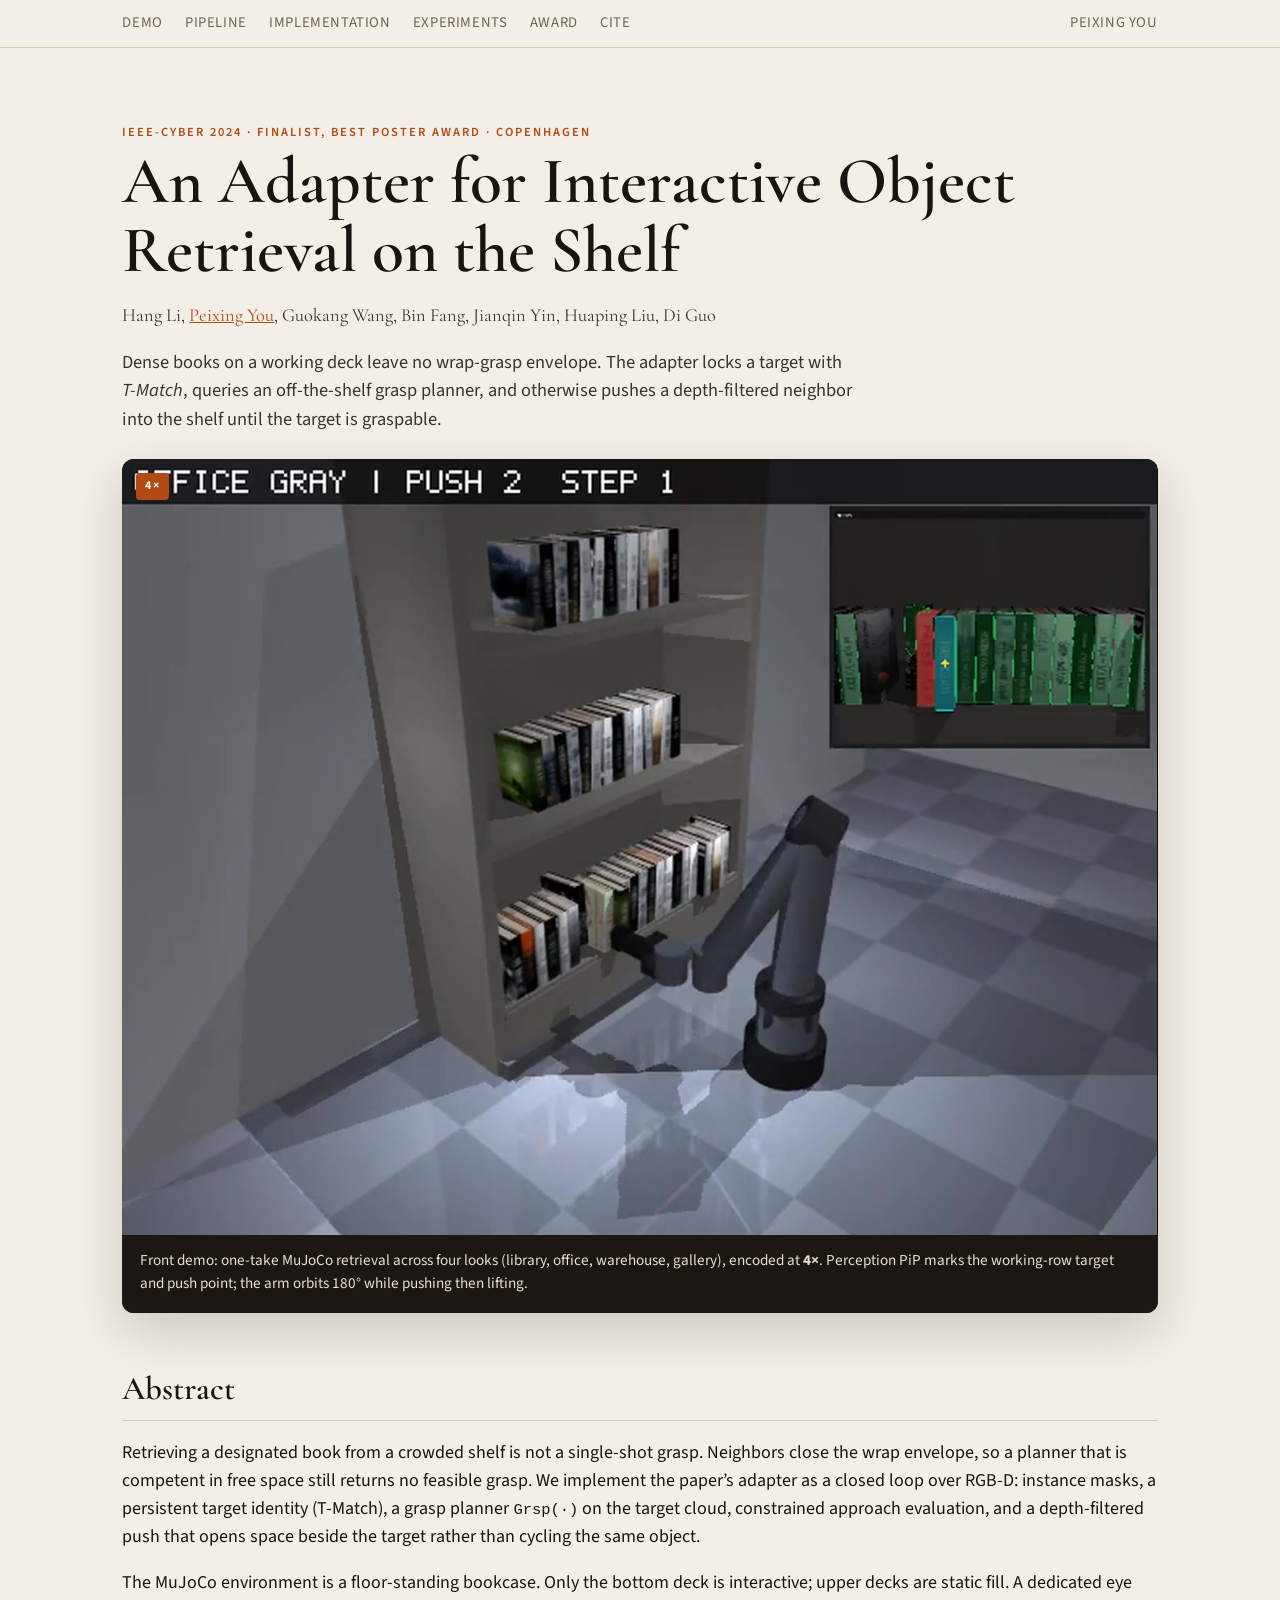
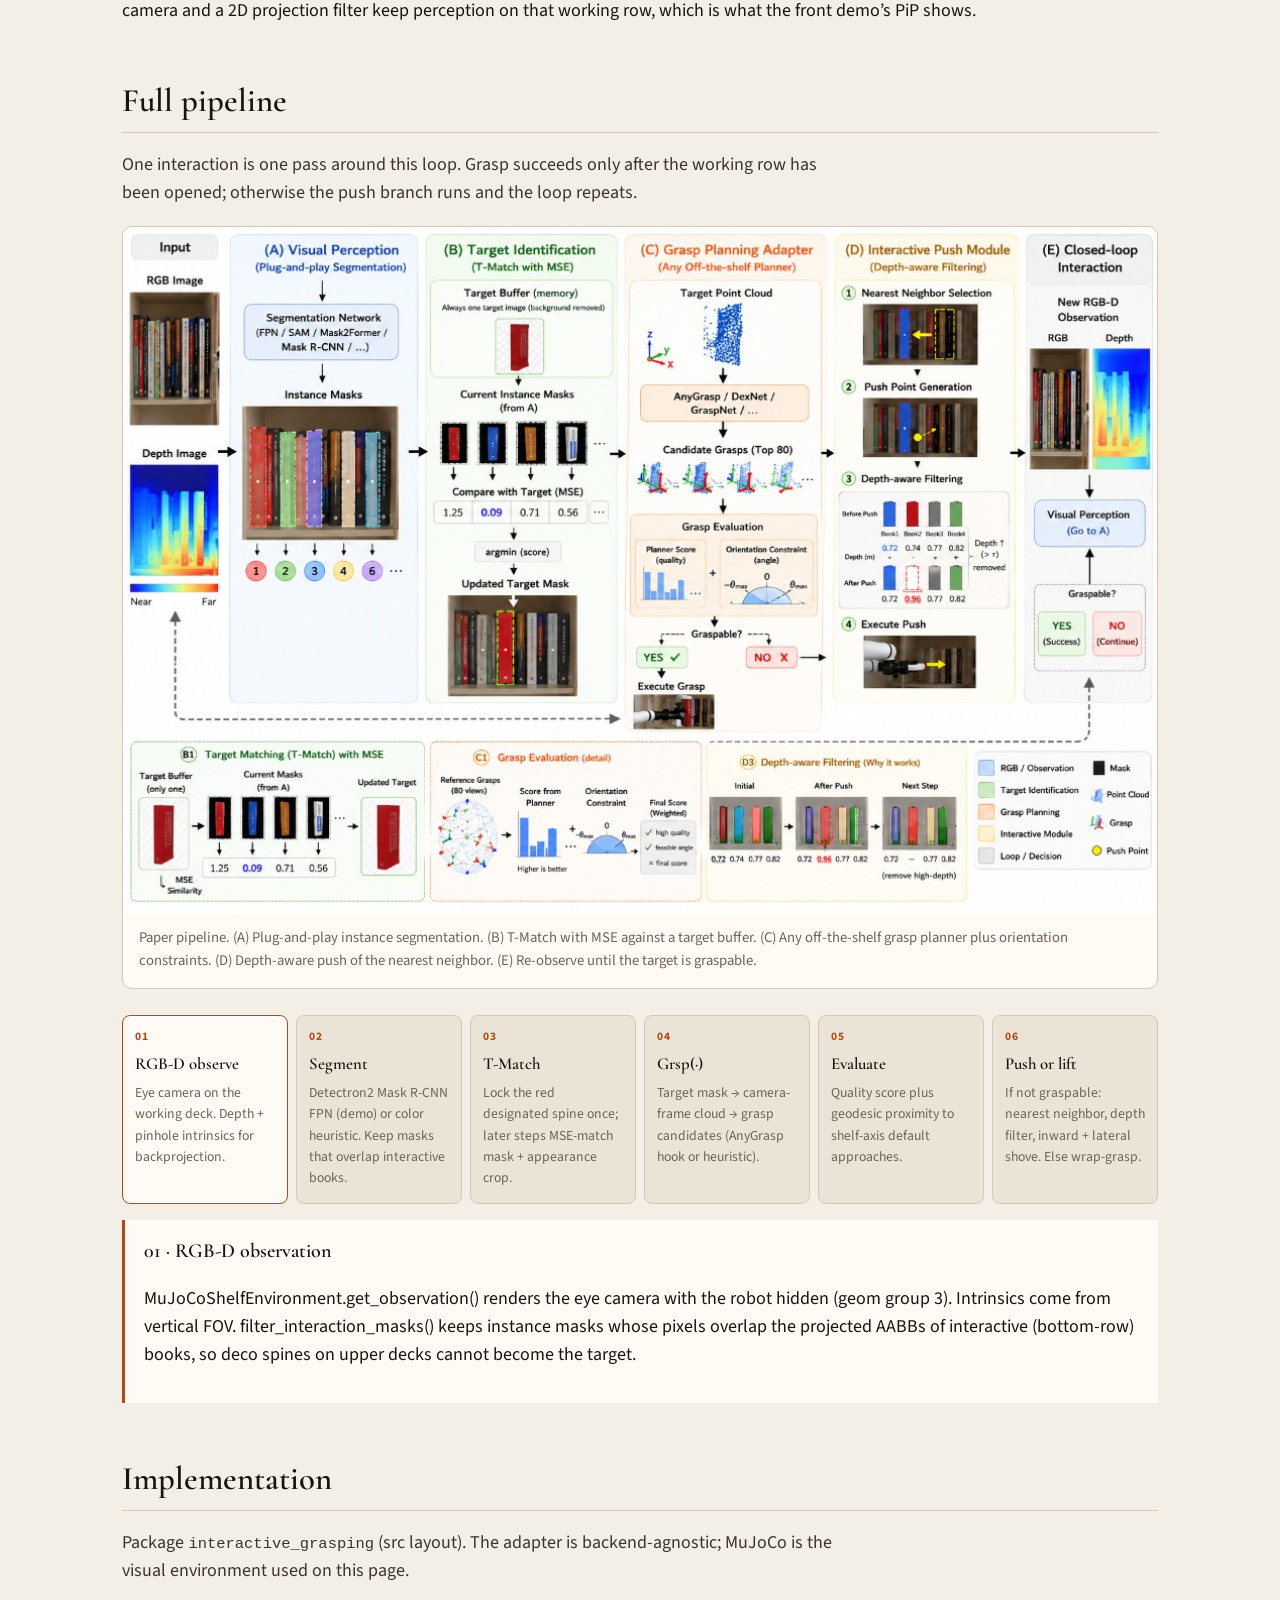
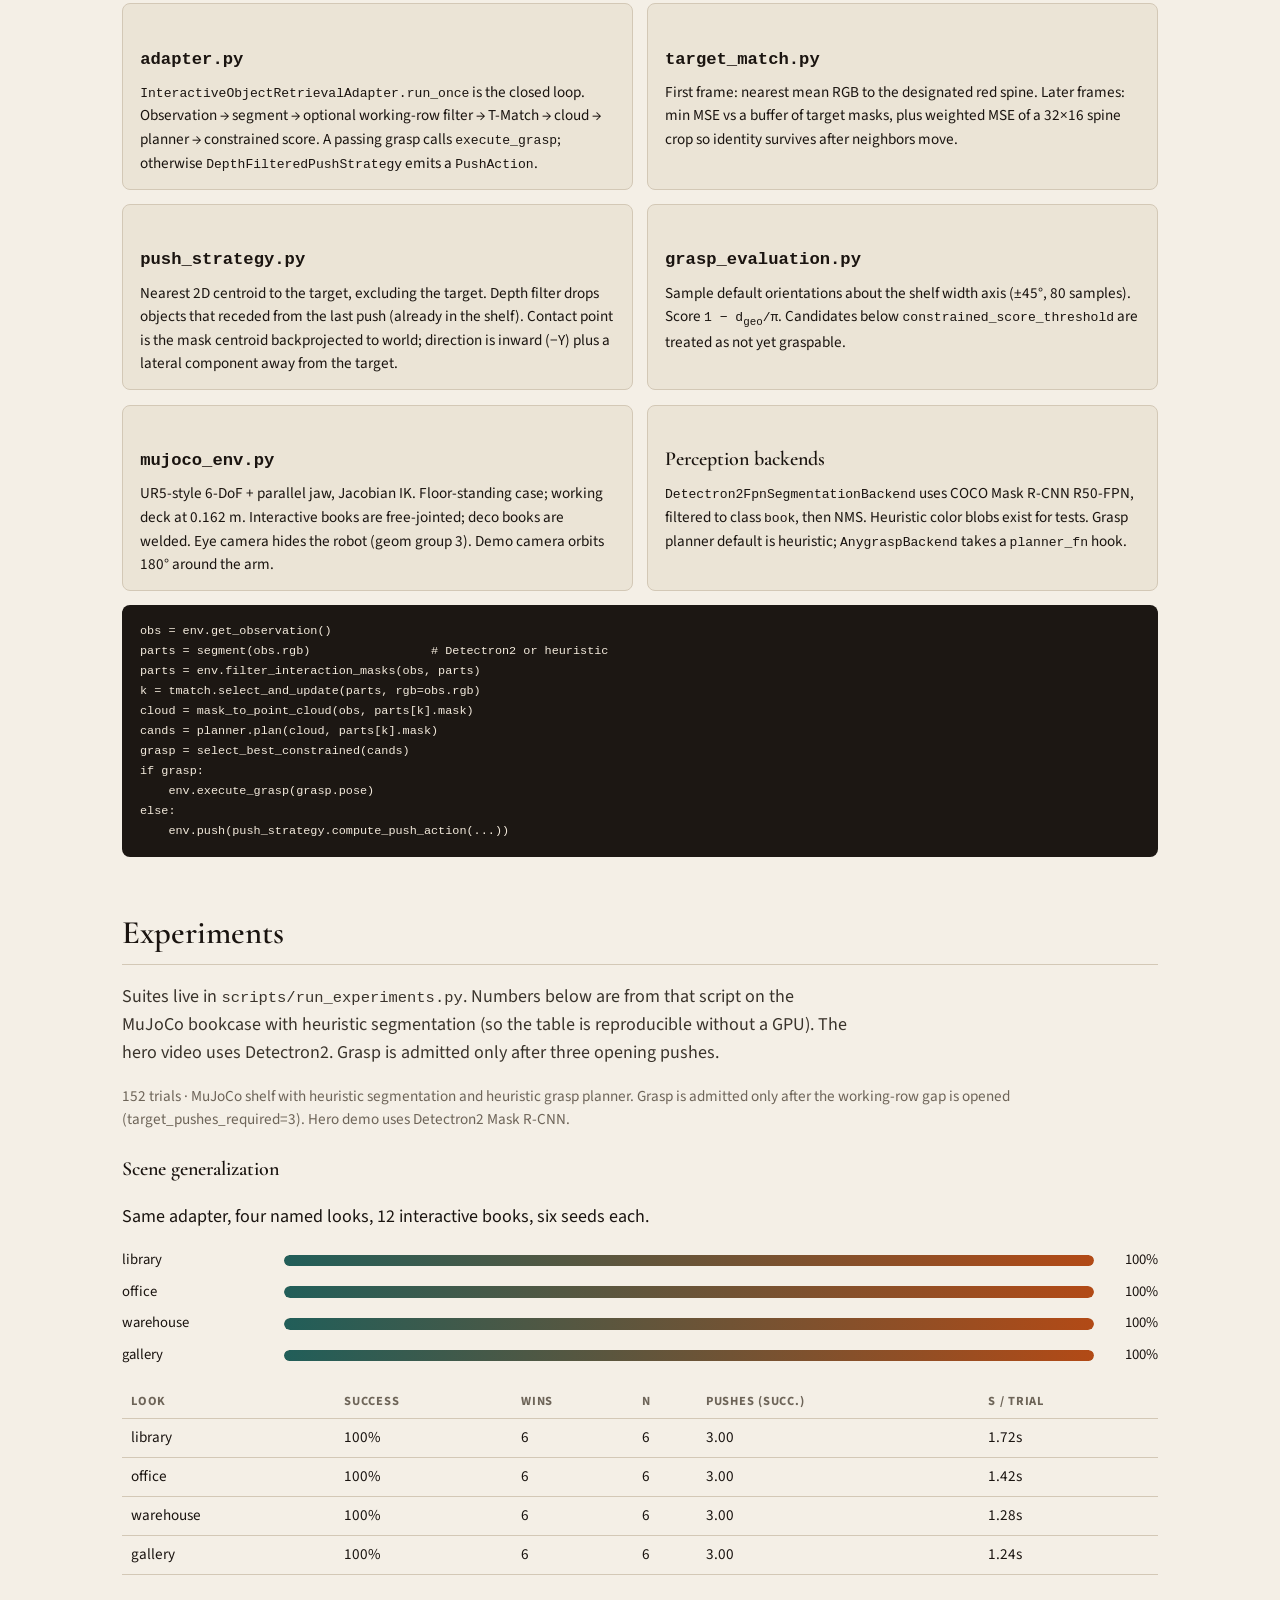
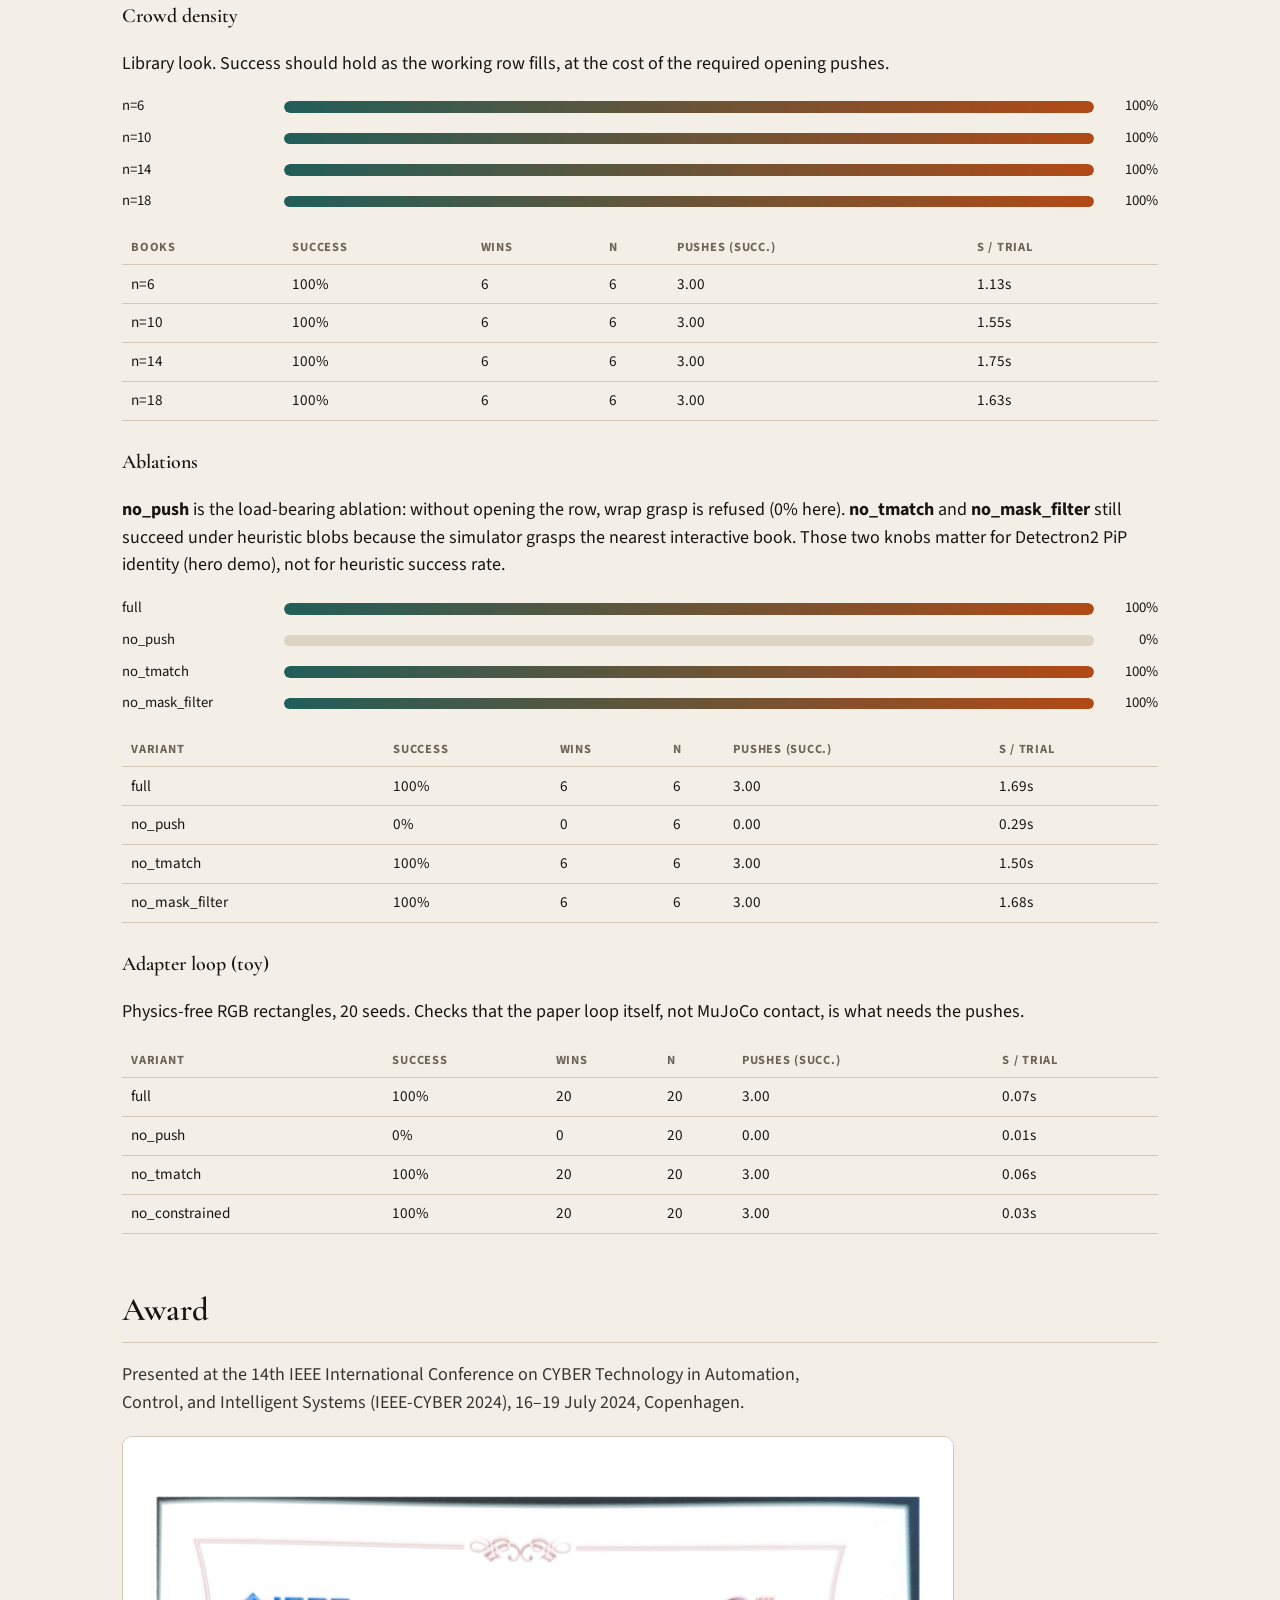
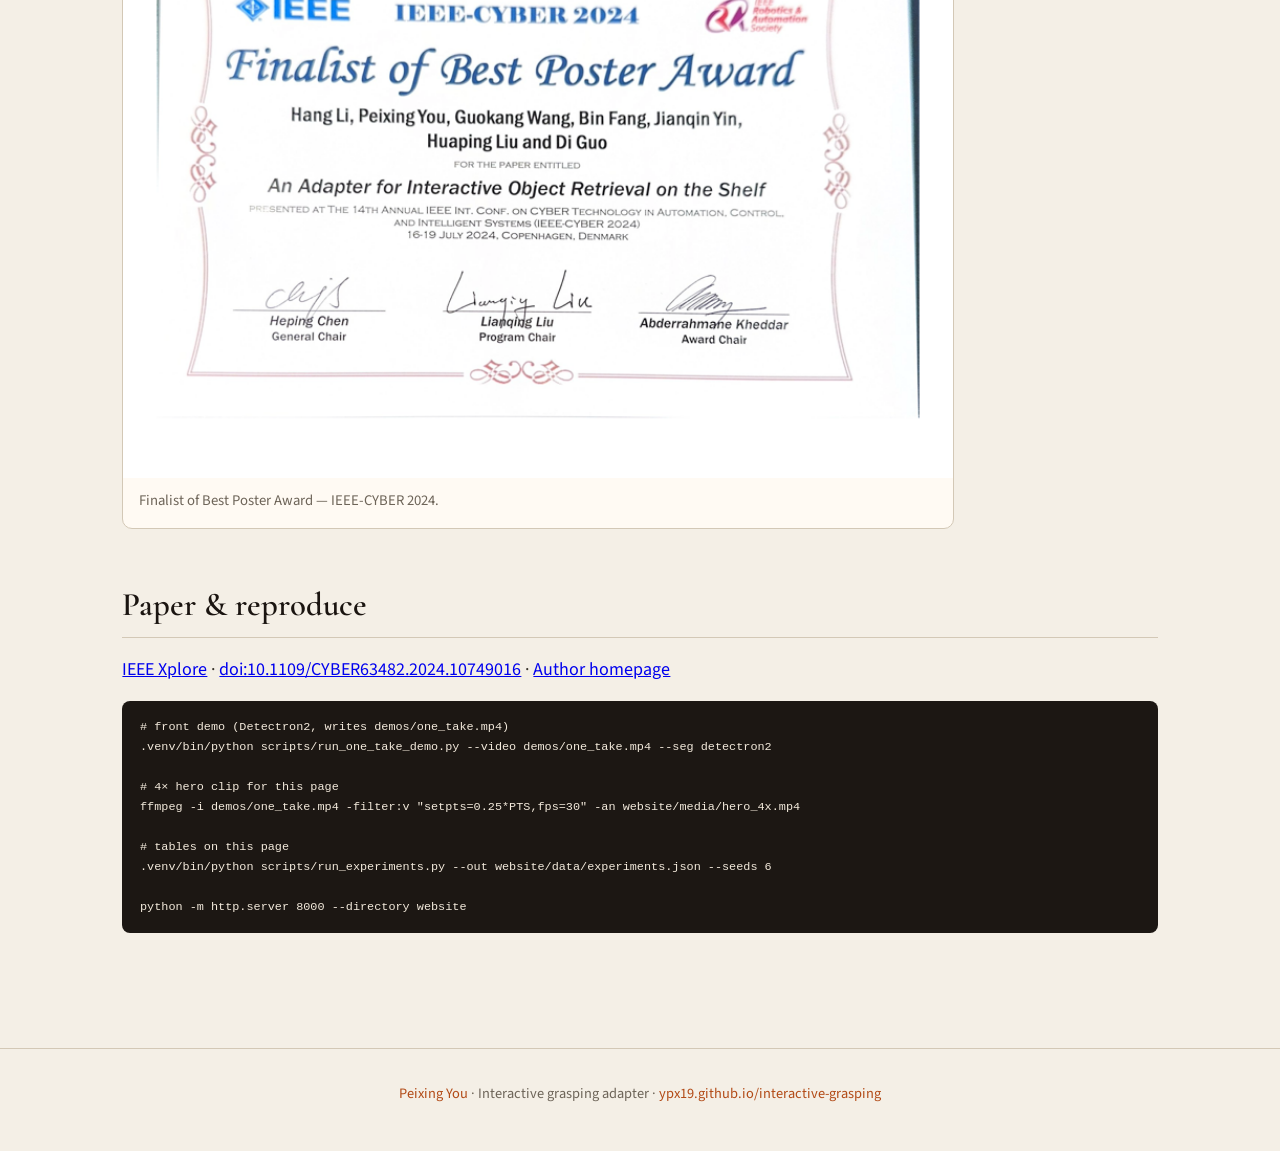
==== interactive-grasping/index.html @ 1a735cce "Add interactive grasping project page and link it from the homepage. Host the IEEE-CYBER 2024 adapte" ====
<!DOCTYPE html>
<html lang="en">
<head>
  <meta charset="utf-8" />
  <meta name="viewport" content="width=device-width, initial-scale=1" />
  <title>Interactive Object Retrieval on the Shelf</title>
  <meta name="description" content="An adapter for interactive shelf retrieval: segment, T-Match, grasp, or push until a wrap grasp is feasible." />
  <link rel="preconnect" href="https://fonts.googleapis.com" />
  <link rel="preconnect" href="https://fonts.gstatic.com" crossorigin />
  <link href="https://fonts.googleapis.com/css2?family=Cormorant+Garamond:ital,wght@0,500;0,600;0,700;1,500&family=Source+Sans+3:ital,wght@0,400;0,500;0,600;1,400&display=swap" rel="stylesheet" />
  <link rel="stylesheet" href="styles.css" />
</head>
<body>
  <header class="site-header">
    <nav class="nav">
      <a href="#demo">Demo</a>
      <a href="#pipeline">Pipeline</a>
      <a href="#impl">Implementation</a>
      <a href="#experiments">Experiments</a>
      <a href="#award">Award</a>
      <a href="#cite">Cite</a>
      <a href="https://ypx19.github.io/" class="nav-home">Peixing You</a>
    </nav>
  </header>

  <main>
    <section class="hero" id="demo">
      <p class="kicker">IEEE-CYBER 2024 · Finalist, Best Poster Award · Copenhagen</p>
      <h1>An Adapter for Interactive Object Retrieval on the Shelf</h1>
      <p class="authors">
        Hang Li, <a href="https://ypx19.github.io/">Peixing You</a>, Guokang Wang, Bin Fang,
        Jianqin Yin, Huaping Liu, Di Guo
      </p>
      <p class="lede">
        Dense books on a working deck leave no wrap-grasp envelope. The adapter locks a target with
        <em>T-Match</em>, queries an off-the-shelf grasp planner, and otherwise pushes a depth-filtered
        neighbor into the shelf until the target is graspable.
      </p>
      <div class="hero-frame">
        <span class="speed-badge">4×</span>
        <video
          id="hero-video"
          autoplay
          muted
          loop
          playsinline
          poster="media/hero.jpg"
          aria-label="One-take shelf retrieval demo played at four times speed"
        >
          <source src="media/hero_4x.mp4" type="video/mp4" />
        </video>
        <p class="hero-caption">
          Front demo: one-take MuJoCo retrieval across four looks (library, office, warehouse, gallery),
          encoded at <strong>4×</strong>. Perception PiP marks the working-row target and push point;
          the arm orbits 180° while pushing then lifting.
        </p>
      </div>
    </section>

    <section id="abstract">
      <h2>Abstract</h2>
      <p>
        Retrieving a designated book from a crowded shelf is not a single-shot grasp. Neighbors close
        the wrap envelope, so a planner that is competent in free space still returns no feasible
        grasp. We implement the paper’s adapter as a closed loop over RGB-D: instance masks, a
        persistent target identity (T-Match), a grasp planner <code>Grsp(·)</code> on the target cloud,
        constrained approach evaluation, and a depth-filtered push that opens space beside the target
        rather than cycling the same object.
      </p>
      <p>
        The MuJoCo environment is a floor-standing bookcase. Only the bottom deck is interactive;
        upper decks are static fill. A dedicated eye camera and a 2D projection filter keep perception
        on that working row, which is what the front demo’s PiP shows.
      </p>
    </section>

    <section id="pipeline">
      <h2>Full pipeline</h2>
      <p class="section-lead">
        One interaction is one pass around this loop. Grasp succeeds only after the working row has
        been opened; otherwise the push branch runs and the loop repeats.
      </p>
      <figure class="pipeline-figure">
        <img
          src="media/pipeline.jpg"
          alt="System pipeline: RGB-D to segmentation, T-Match, off-the-shelf grasp planning, depth-aware push, and closed-loop re-observation"
        />
        <figcaption>
          Paper pipeline. (A) Plug-and-play instance segmentation. (B) T-Match with MSE against a
          target buffer. (C) Any off-the-shelf grasp planner plus orientation constraints. (D)
          Depth-aware push of the nearest neighbor. (E) Re-observe until the target is graspable.
        </figcaption>
      </figure>
      <ol class="pipeline" id="pipeline-list">
        <li class="is-active" data-step="0">
          <span class="step-idx">01</span>
          <h3>RGB-D observe</h3>
          <p>Eye camera on the working deck. Depth + pinhole intrinsics for backprojection.</p>
        </li>
        <li data-step="1">
          <span class="step-idx">02</span>
          <h3>Segment</h3>
          <p>Detectron2 Mask R-CNN FPN (demo) or color heuristic. Keep masks that overlap interactive books.</p>
        </li>
        <li data-step="2">
          <span class="step-idx">03</span>
          <h3>T-Match</h3>
          <p>Lock the red designated spine once; later steps MSE-match mask + appearance crop.</p>
        </li>
        <li data-step="3">
          <span class="step-idx">04</span>
          <h3>Grsp(·)</h3>
          <p>Target mask → camera-frame cloud → grasp candidates (AnyGrasp hook or heuristic).</p>
        </li>
        <li data-step="4">
          <span class="step-idx">05</span>
          <h3>Evaluate</h3>
          <p>Quality score plus geodesic proximity to shelf-axis default approaches.</p>
        </li>
        <li data-step="5">
          <span class="step-idx">06</span>
          <h3>Push or lift</h3>
          <p>If not graspable: nearest neighbor, depth filter, inward + lateral shove. Else wrap-grasp.</p>
        </li>
      </ol>
      <article class="pipeline-detail" id="pipeline-detail"></article>
    </section>

    <section id="impl">
      <h2>Implementation</h2>
      <p class="section-lead">
        Package <code>interactive_grasping</code> (src layout). The adapter is backend-agnostic;
        MuJoCo is the visual environment used on this page.
      </p>
      <div class="impl-grid">
        <article>
          <h3><code>adapter.py</code></h3>
          <p>
            <code>InteractiveObjectRetrievalAdapter.run_once</code> is the closed loop. Observation
            → segment → optional working-row filter → T-Match → cloud → planner → constrained
            score. A passing grasp calls <code>execute_grasp</code>; otherwise
            <code>DepthFilteredPushStrategy</code> emits a <code>PushAction</code>.
          </p>
        </article>
        <article>
          <h3><code>target_match.py</code></h3>
          <p>
            First frame: nearest mean RGB to the designated red spine. Later frames: min MSE vs a
            buffer of target masks, plus weighted MSE of a 32×16 spine crop so identity survives
            after neighbors move.
          </p>
        </article>
        <article>
          <h3><code>push_strategy.py</code></h3>
          <p>
            Nearest 2D centroid to the target, excluding the target. Depth filter drops objects that
            receded from the last push (already in the shelf). Contact point is the mask centroid
            backprojected to world; direction is inward (−Y) plus a lateral component away from the target.
          </p>
        </article>
        <article>
          <h3><code>grasp_evaluation.py</code></h3>
          <p>
            Sample default orientations about the shelf width axis (±45°, 80 samples). Score
            <code>1 − d<sub>geo</sub>/π</code>. Candidates below
            <code>constrained_score_threshold</code> are treated as not yet graspable.
          </p>
        </article>
        <article>
          <h3><code>mujoco_env.py</code></h3>
          <p>
            UR5-style 6-DoF + parallel jaw, Jacobian IK. Floor-standing case; working deck at
            0.162&nbsp;m. Interactive books are free-jointed; deco books are welded. Eye camera hides
            the robot (geom group 3). Demo camera orbits 180° around the arm.
          </p>
        </article>
        <article>
          <h3>Perception backends</h3>
          <p>
            <code>Detectron2FpnSegmentationBackend</code> uses COCO Mask R-CNN R50-FPN, filtered to
            class <code>book</code>, then NMS. Heuristic color blobs exist for tests. Grasp planner
            default is heuristic; <code>AnygraspBackend</code> takes a <code>planner_fn</code> hook.
          </p>
        </article>
      </div>
      <pre class="code-block"><code>obs = env.get_observation()
parts = segment(obs.rgb)                 # Detectron2 or heuristic
parts = env.filter_interaction_masks(obs, parts)
k = tmatch.select_and_update(parts, rgb=obs.rgb)
cloud = mask_to_point_cloud(obs, parts[k].mask)
cands = planner.plan(cloud, parts[k].mask)
grasp = select_best_constrained(cands)
if grasp:
    env.execute_grasp(grasp.pose)
else:
    env.push(push_strategy.compute_push_action(...))</code></pre>
    </section>

    <section id="experiments">
      <h2>Experiments</h2>
      <p class="section-lead">
        Suites live in <code>scripts/run_experiments.py</code>. Numbers below are from that script
        on the MuJoCo bookcase with heuristic segmentation (so the table is reproducible without a
        GPU). The hero video uses Detectron2. Grasp is admitted only after three opening pushes.
      </p>
      <p id="exp-status" class="muted">Loading experiment JSON…</p>

      <h3>Scene generalization</h3>
      <p>Same adapter, four named looks, 12 interactive books, six seeds each.</p>
      <div class="chart" id="chart-scene"></div>
      <div class="table-wrap" id="table-scene"></div>

      <h3>Crowd density</h3>
      <p>Library look. Success should hold as the working row fills, at the cost of the required opening pushes.</p>
      <div class="chart" id="chart-crowd"></div>
      <div class="table-wrap" id="table-crowd"></div>

      <h3>Ablations</h3>
      <p>
        <strong>no_push</strong> is the load-bearing ablation: without opening the row, wrap grasp is
        refused (0% here). <strong>no_tmatch</strong> and <strong>no_mask_filter</strong> still succeed
        under heuristic blobs because the simulator grasps the nearest interactive book. Those two
        knobs matter for Detectron2 PiP identity (hero demo), not for heuristic success rate.
      </p>
      <div class="chart" id="chart-ablate"></div>
      <div class="table-wrap" id="table-ablate"></div>

      <h3>Adapter loop (toy)</h3>
      <p>Physics-free RGB rectangles, 20 seeds. Checks that the paper loop itself, not MuJoCo contact, is what needs the pushes.</p>
      <div class="table-wrap" id="table-toy"></div>
    </section>

    <section id="award">
      <h2>Award</h2>
      <p class="section-lead">
        Presented at the 14th IEEE International Conference on CYBER Technology in Automation,
        Control, and Intelligent Systems (IEEE-CYBER 2024), 16–19 July 2024, Copenhagen.
      </p>
      <figure class="award-figure">
        <img
          src="media/award-cyber-2024.png"
          alt="IEEE-CYBER 2024 certificate: Finalist of Best Poster Award for An Adapter for Interactive Object Retrieval on the Shelf"
        />
        <figcaption>Finalist of Best Poster Award — IEEE-CYBER 2024.</figcaption>
      </figure>
    </section>

    <section id="cite">
      <h2>Paper &amp; reproduce</h2>
      <p class="section-lead">
        <a href="https://ieeexplore.ieee.org/document/10749016/" target="_blank" rel="noopener">IEEE Xplore</a>
        ·
        <a href="https://doi.org/10.1109/CYBER63482.2024.10749016" target="_blank" rel="noopener">doi:10.1109/CYBER63482.2024.10749016</a>
        ·
        <a href="https://ypx19.github.io/">Author homepage</a>
      </p>
      <pre class="code-block"><code># front demo (Detectron2, writes demos/one_take.mp4)
.venv/bin/python scripts/run_one_take_demo.py --video demos/one_take.mp4 --seg detectron2

# 4× hero clip for this page
ffmpeg -i demos/one_take.mp4 -filter:v "setpts=0.25*PTS,fps=30" -an website/media/hero_4x.mp4

# tables on this page
.venv/bin/python scripts/run_experiments.py --out website/data/experiments.json --seeds 6

python -m http.server 8000 --directory website</code></pre>
    </section>
  </main>

  <footer>
    <p>
      <a href="https://ypx19.github.io/">Peixing You</a>
      · Interactive grasping adapter ·
      <a href="https://ypx19.github.io/interactive-grasping/">ypx19.github.io/interactive-grasping</a>
    </p>
  </footer>
  <script src="app.js"></script>
</body>
</html>
---- interactive-grasping/styles.css ----
:root {
  --ink: #1a1410;
  --paper: #f4efe6;
  --paper-2: #ebe4d6;
  --rule: #d3c8b6;
  --muted: #6d6458;
  --copper: #b24a16;
  --teal: #215e59;
  --good: #2f6b3a;
  --bad: #8a2f24;
  --shadow: 0 18px 50px rgba(26, 20, 16, 0.18);
}

* { box-sizing: border-box; }
html { scroll-behavior: smooth; }
body {
  margin: 0;
  background: var(--paper);
  color: var(--ink);
  font-family: "Source Sans 3", "Segoe UI", sans-serif;
  font-size: 18px;
  line-height: 1.55;
}

.site-header {
  position: sticky;
  top: 0;
  z-index: 10;
  background: rgba(244, 239, 230, 0.92);
  backdrop-filter: blur(10px);
  border-bottom: 1px solid var(--rule);
}
.nav {
  max-width: 1080px;
  margin: 0 auto;
  display: flex;
  gap: 1.4rem;
  padding: 0.75rem 1.4rem;
  font-size: 0.92rem;
  letter-spacing: 0.04em;
  text-transform: uppercase;
}
.nav a { color: var(--muted); text-decoration: none; }
.nav a:hover { color: var(--copper); }
.nav-home { margin-left: auto; }

.authors {
  font-family: "Cormorant Garamond", Georgia, serif;
  font-size: 1.15rem;
  margin: 0 0 1rem;
  color: #3a342c;
}
.authors a { color: var(--copper); }

main { max-width: 1080px; margin: 0 auto; padding: 1.5rem 1.4rem 4rem; }
section { margin: 3.2rem 0; }
h1, h2, h3 { font-family: "Cormorant Garamond", Georgia, serif; font-weight: 600; }
h1 { font-size: clamp(2.4rem, 6vw, 4.1rem); line-height: 1.05; margin: 0.3rem 0 1rem; }
h2 { font-size: 2.05rem; margin: 0 0 0.7rem; border-bottom: 1px solid var(--rule); padding-bottom: 0.35rem; }
h3 { font-size: 1.25rem; margin: 1.4rem 0 0.45rem; }
.kicker {
  color: var(--copper);
  letter-spacing: 0.16em;
  text-transform: uppercase;
  font-size: 0.78rem;
  font-weight: 600;
  margin-bottom: 0.2rem;
}
.lede { font-size: 1.15rem; max-width: 46rem; color: #3a342c; }
.section-lead { max-width: 46rem; color: #3a342c; }
.muted { color: var(--muted); font-size: 0.95rem; }

.hero-frame {
  position: relative;
  margin-top: 1.6rem;
  background: #120e0b;
  border-radius: 12px;
  overflow: hidden;
  box-shadow: var(--shadow);
}
.hero-frame video {
  display: block;
  width: 100%;
  height: auto;
  aspect-ratio: 4 / 3;
  object-fit: cover;
  background: #120e0b;
}
.speed-badge {
  position: absolute;
  top: 14px;
  left: 14px;
  background: var(--copper);
  color: #fffaf4;
  font-size: 0.75rem;
  font-weight: 700;
  letter-spacing: 0.12em;
  padding: 0.28rem 0.55rem;
  border-radius: 4px;
}
.hero-caption {
  margin: 0;
  padding: 0.85rem 1.1rem 1.05rem;
  color: #e8dfd2;
  font-size: 0.95rem;
  background: #1c1713;
}

.pipeline {
  list-style: none;
  padding: 0;
  margin: 1.4rem 0 1rem;
  display: grid;
  grid-template-columns: repeat(6, 1fr);
  gap: 0.55rem;
}
.pipeline li {
  background: var(--paper-2);
  border: 1px solid var(--rule);
  border-radius: 8px;
  padding: 0.75rem 0.7rem 0.85rem;
  cursor: pointer;
  min-height: 11.5rem;
}
.pipeline li:hover, .pipeline li.is-active {
  border-color: var(--copper);
  background: #fffaf3;
}
.step-idx {
  display: block;
  font-size: 0.72rem;
  letter-spacing: 0.14em;
  color: var(--copper);
  font-weight: 700;
}
.pipeline h3 { margin: 0.35rem 0 0.35rem; font-size: 1.05rem; }
.pipeline p { margin: 0; font-size: 0.86rem; color: var(--muted); }
.pipeline-detail {
  background: #fffaf3;
  border-left: 3px solid var(--copper);
  padding: 1rem 1.15rem;
  min-height: 6.5rem;
}
.pipeline-detail h3 { margin-top: 0; }

.pipeline-figure,
.award-figure {
  margin: 1.2rem 0 1.6rem;
  background: #fffaf3;
  border: 1px solid var(--rule);
  border-radius: 10px;
  overflow: hidden;
}
.pipeline-figure img,
.award-figure img {
  display: block;
  width: 100%;
  height: auto;
}
.pipeline-figure figcaption,
.award-figure figcaption {
  margin: 0;
  padding: 0.75rem 1rem 0.95rem;
  font-size: 0.92rem;
  color: var(--muted);
}
.award-figure { max-width: 52rem; }

.impl-grid {
  display: grid;
  grid-template-columns: repeat(2, 1fr);
  gap: 0.9rem;
}
.impl-grid article {
  background: var(--paper-2);
  border: 1px solid var(--rule);
  border-radius: 8px;
  padding: 1rem 1.05rem 0.85rem;
}
.impl-grid p { margin: 0.35rem 0 0; font-size: 0.95rem; }
code { font-family: ui-monospace, "SF Mono", Menlo, monospace; font-size: 0.86em; }
.code-block {
  background: #1c1713;
  color: #f3eadc;
  padding: 1rem 1.1rem;
  border-radius: 8px;
  overflow-x: auto;
  font-size: 0.86rem;
  line-height: 1.45;
}

.chart { display: grid; gap: 0.55rem; margin: 0.8rem 0 1.1rem; }
.bar-row { display: grid; grid-template-columns: 9.5rem 1fr 3.4rem; gap: 0.6rem; align-items: center; }
.bar-row span.label { font-size: 0.92rem; }
.bar-track { height: 0.72rem; background: #ddd4c4; border-radius: 99px; overflow: hidden; }
.bar-fill { height: 100%; background: linear-gradient(90deg, var(--teal), var(--copper)); border-radius: 99px; }
.bar-row .pct { text-align: right; font-variant-numeric: tabular-nums; font-size: 0.92rem; }

.table-wrap { overflow-x: auto; margin-bottom: 1.6rem; }
table { width: 100%; border-collapse: collapse; font-size: 0.95rem; }
th, td { text-align: left; padding: 0.45rem 0.55rem; border-bottom: 1px solid var(--rule); }
th { font-size: 0.78rem; letter-spacing: 0.06em; text-transform: uppercase; color: var(--muted); }
td.num { font-variant-numeric: tabular-nums; }
.ok { color: var(--good); font-weight: 600; }
.fail { color: var(--bad); font-weight: 600; }

footer {
  border-top: 1px solid var(--rule);
  padding: 1.2rem 1.4rem 2rem;
  text-align: center;
  color: var(--muted);
  font-size: 0.9rem;
}
footer a { color: var(--copper); text-decoration: none; }
footer a:hover { text-decoration: underline; }

@media (max-width: 900px) {
  .pipeline { grid-template-columns: repeat(2, 1fr); }
  .pipeline li { min-height: auto; }
  .impl-grid { grid-template-columns: 1fr; }
  .bar-row { grid-template-columns: 7.2rem 1fr 3rem; }
}
@media (max-width: 560px) {
  .pipeline { grid-template-columns: 1fr; }
  .nav { flex-wrap: wrap; gap: 0.7rem; }
}
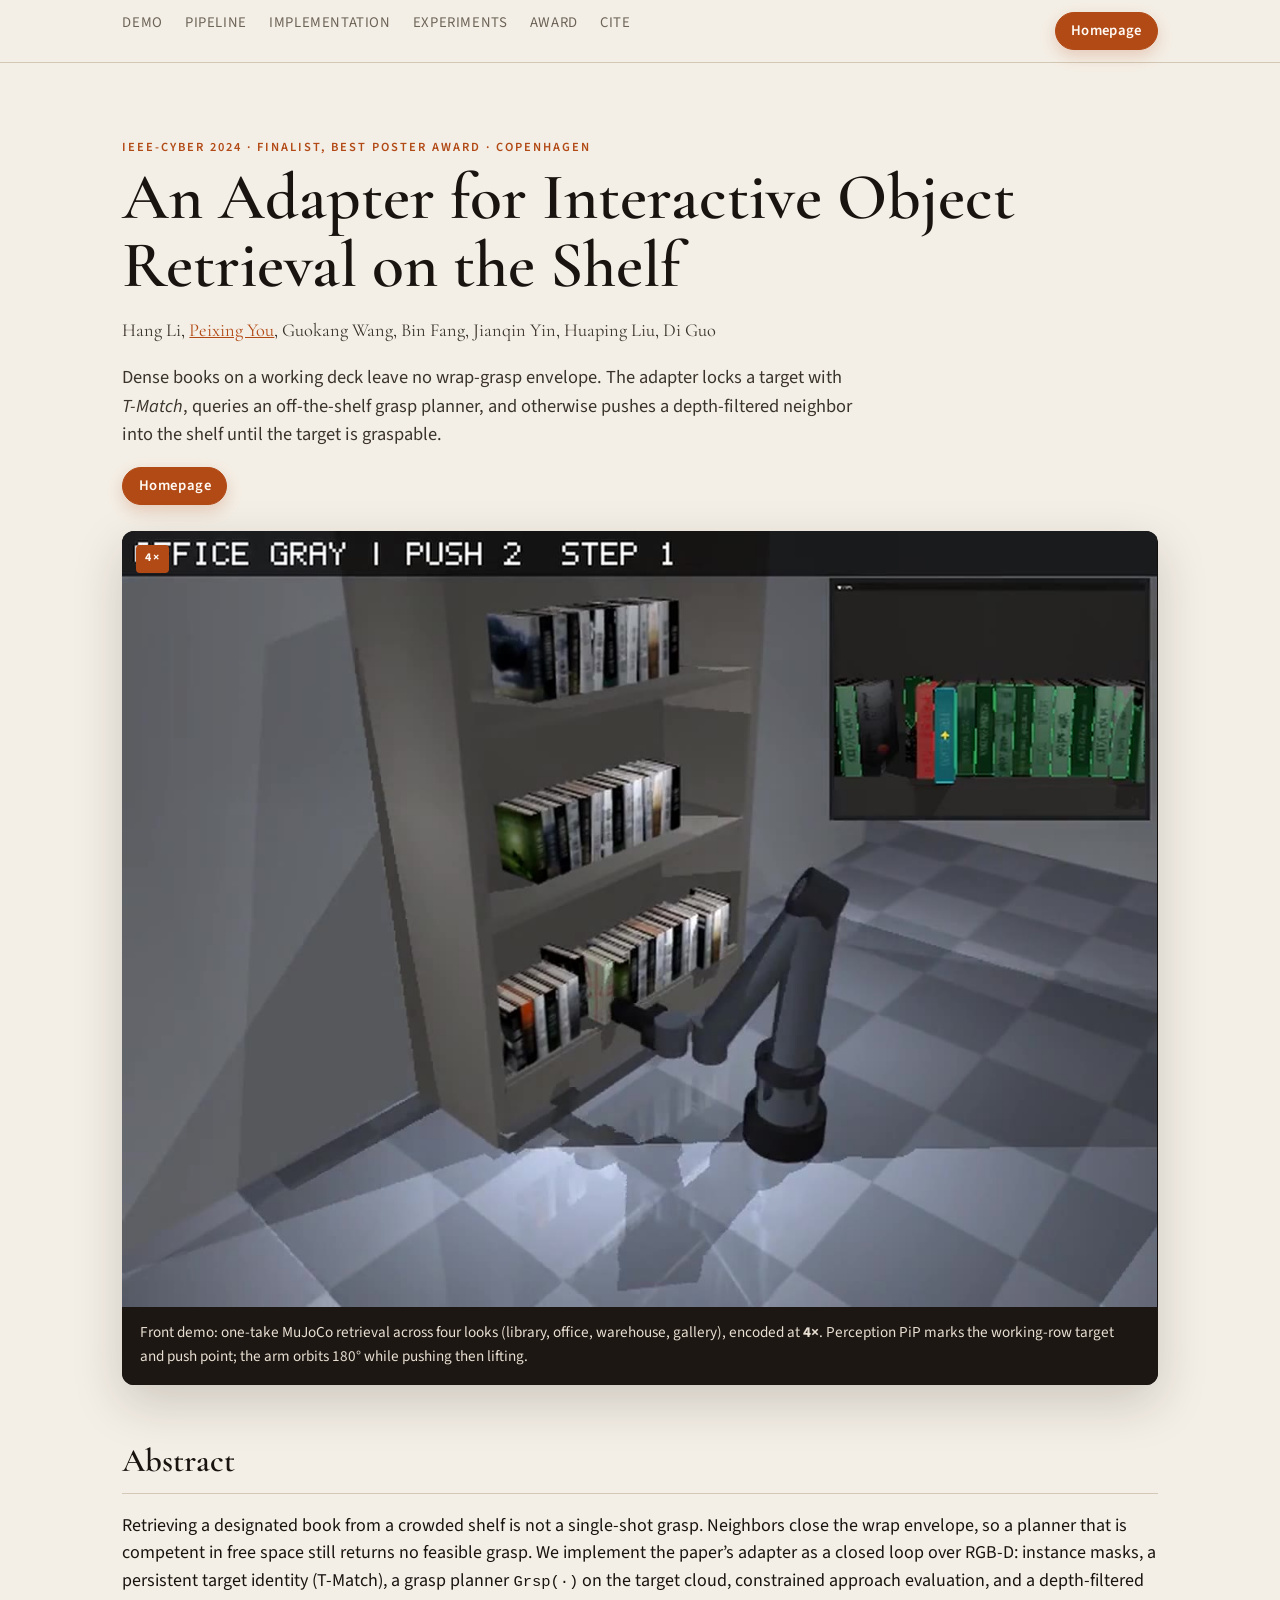
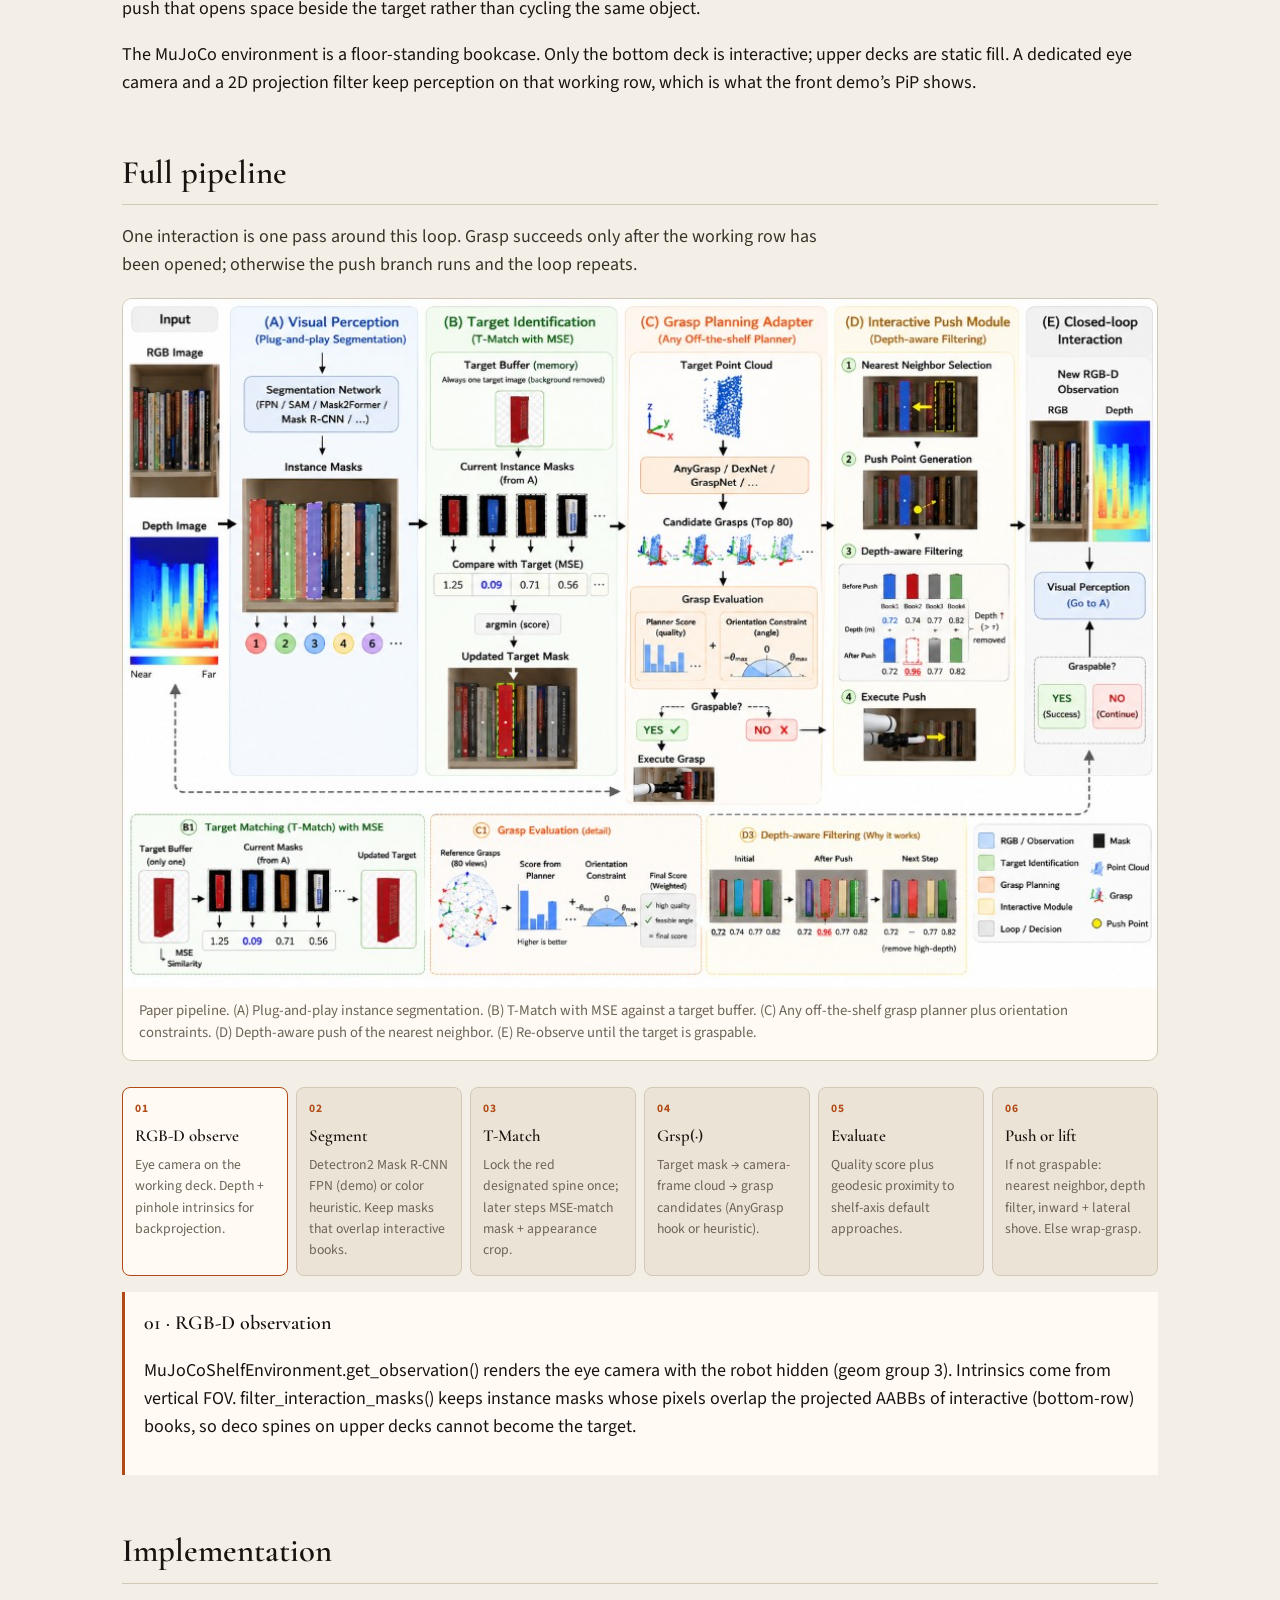
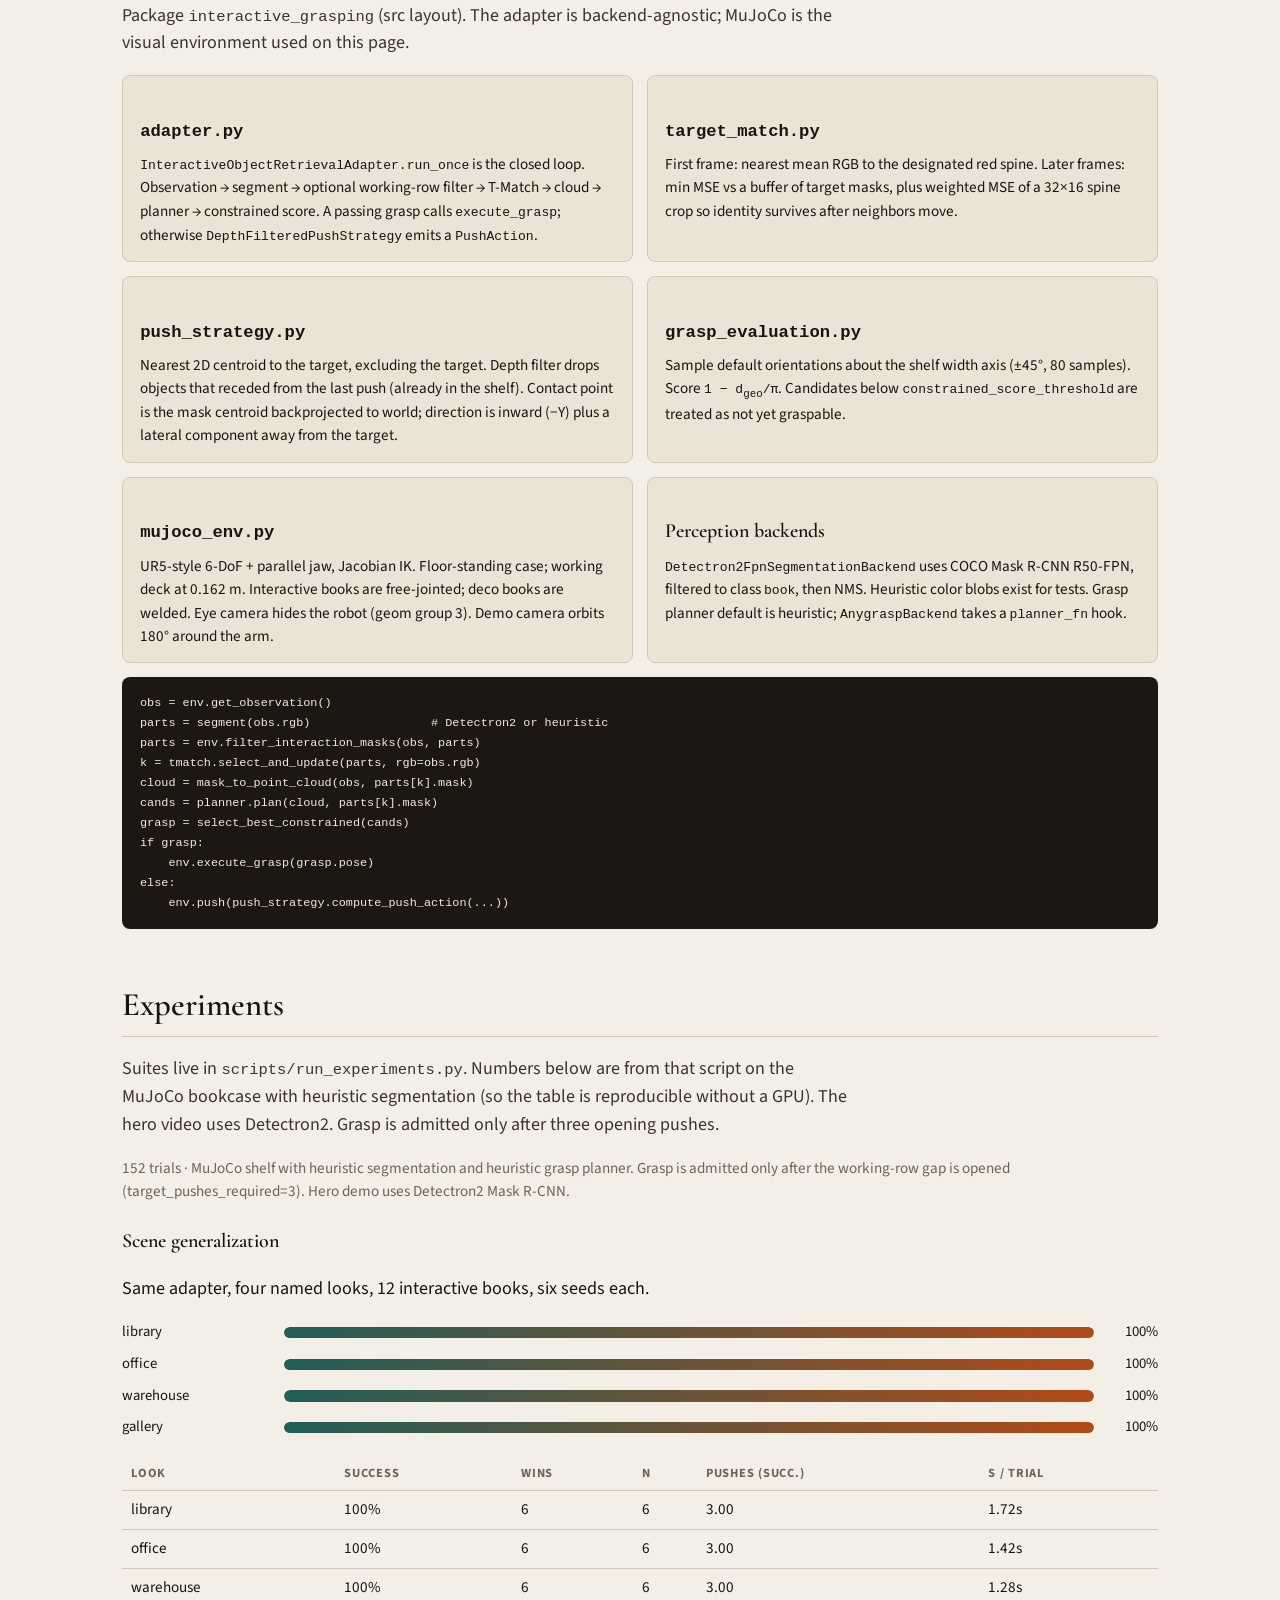
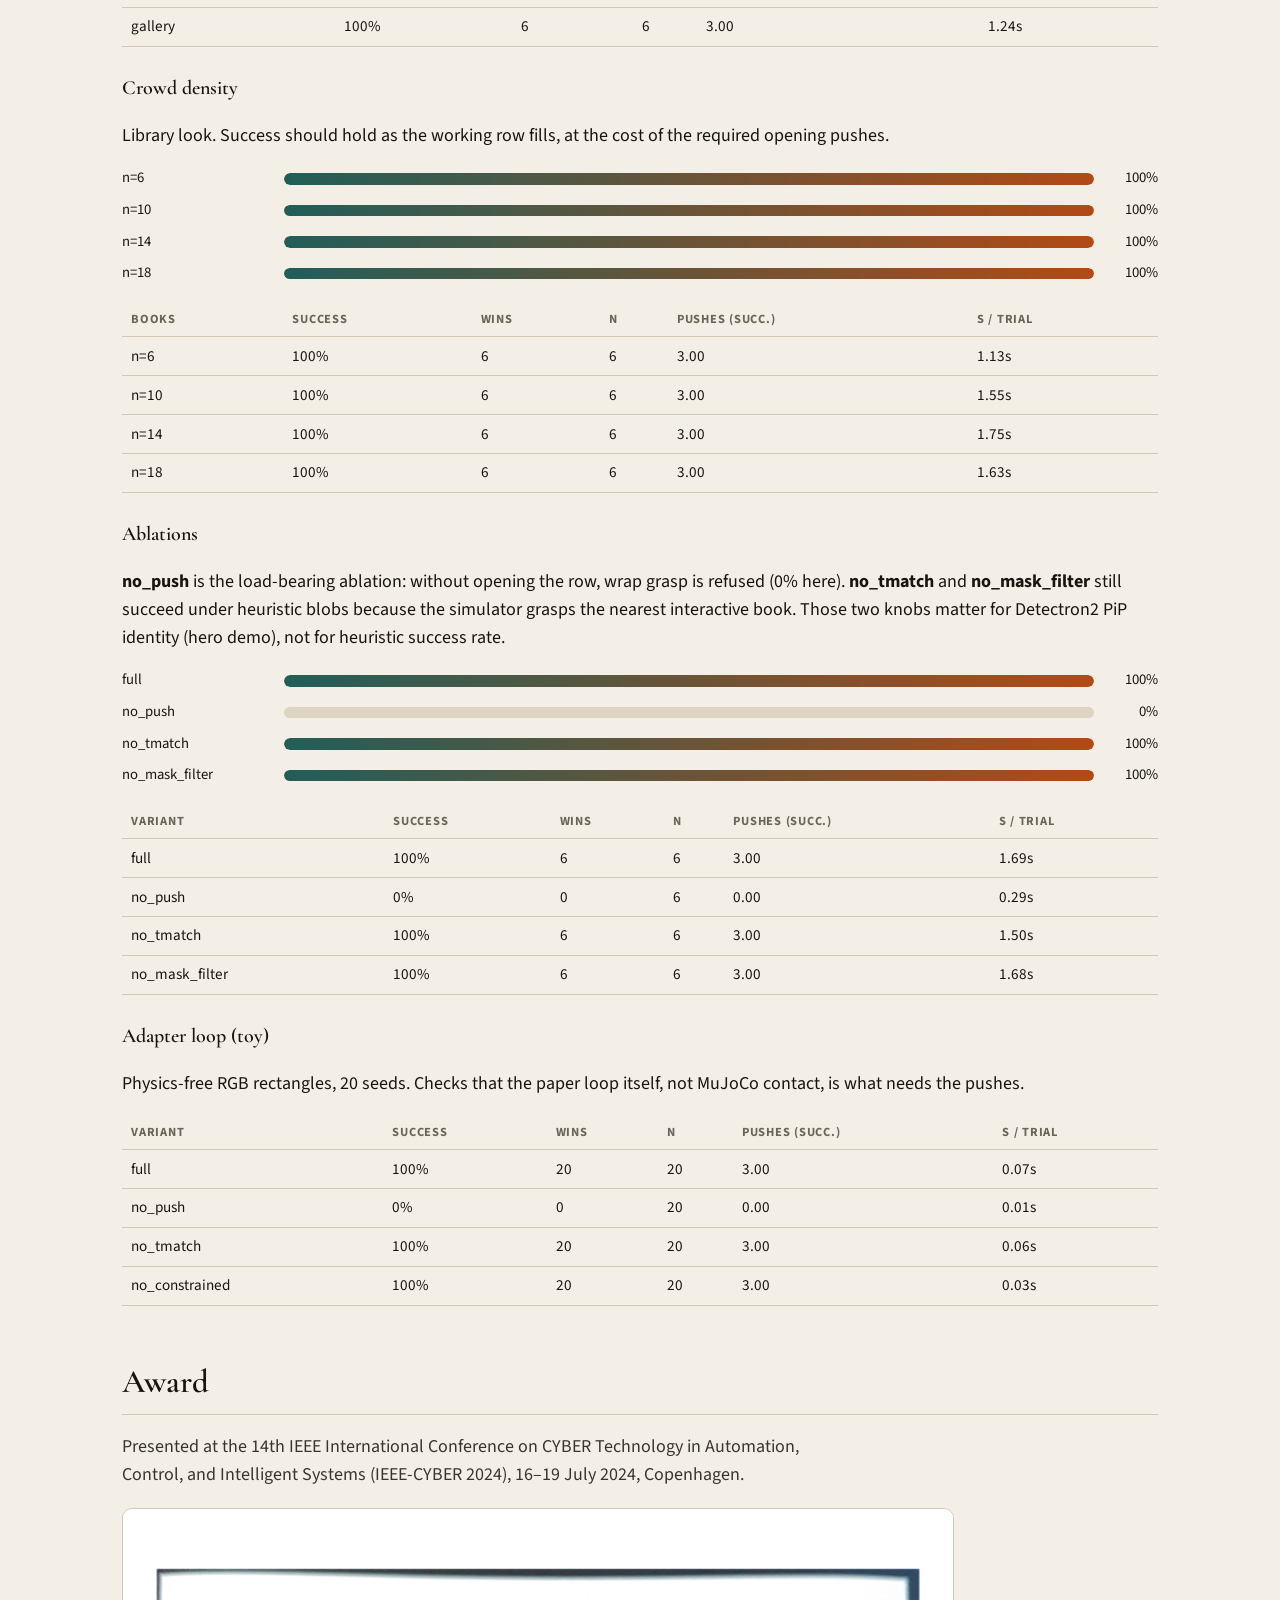
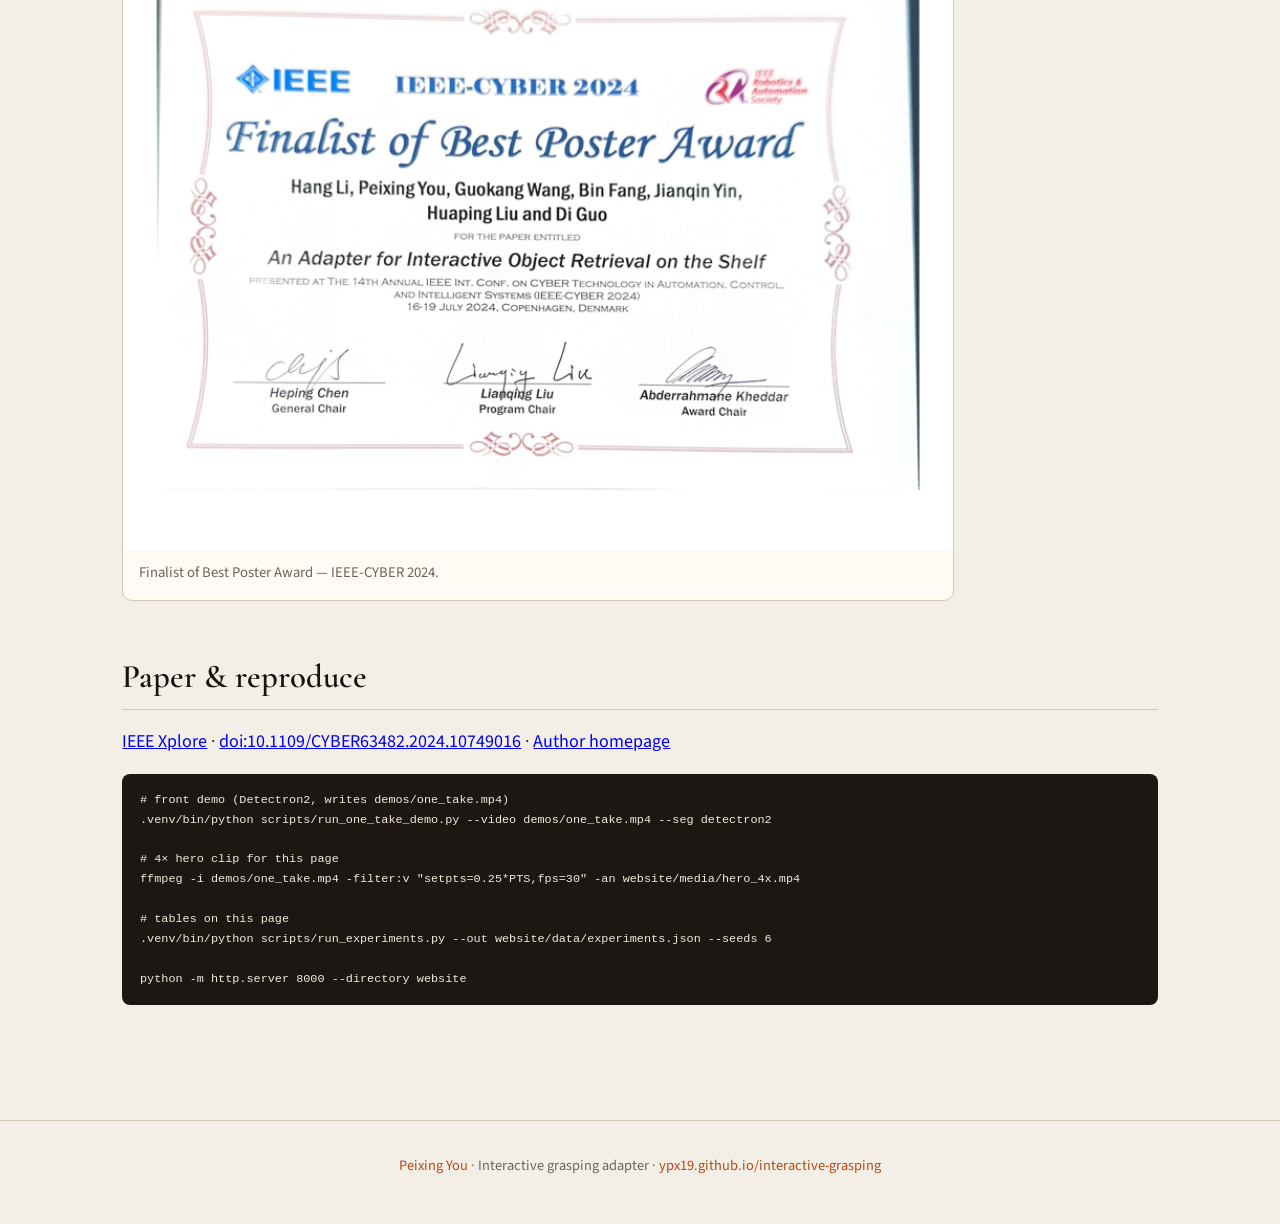
==== commit 3a031d27: "Add a Homepage button on the Interactive Grasping project page. Co-authored-by: Cursor <cursoragent@" ====
--- a/interactive-grasping/index.html
+++ b/interactive-grasping/index.html
@@ -9,6 +9,14 @@
   <link rel="preconnect" href="https://fonts.gstatic.com" crossorigin />
   <link href="https://fonts.googleapis.com/css2?family=Cormorant+Garamond:ital,wght@0,500;0,600;0,700;1,500&family=Source+Sans+3:ital,wght@0,400;0,500;0,600;1,400&display=swap" rel="stylesheet" />
   <link rel="stylesheet" href="styles.css" />
+  <script>
+    !function(t,e){var o,n,p,r;e.__SV||(window.posthog && window.posthog.__loaded)||(window.posthog=e,e._i=[],e.init=function(i,s,a){function g(t,e){var o=e.split(".");2==o.length&&(t=t[o[0]],e=o[1]),t[e]=function(){t.push([e].concat(Array.prototype.slice.call(arguments,0)))}}p||((p=t.createElement("script")).type="text/javascript",p.crossOrigin="anonymous",p.async=!0,p.src=s.api_host.replace(".i.posthog.com","-assets.i.posthog.com")+"/static/array.js",p.onerror=function(){p=null},(r=t.getElementsByTagName("script")[0]).parentNode.insertBefore(p,r));var u=e;for(void 0!==a?u=e[a]=[]:a="posthog",u.people=u.people||[],u.toString=function(t){var e="posthog";return"posthog"!==a&&(e+="."+a),t||(e+=" (stub)"),e},u.people.toString=function(){return u.toString(1)+".people (stub)"},o="Sn Cn init Hn Un Gn Yi zn Kn qn capture Vn kn calculateEventProperties es register register_once register_for_session unregister unregister_for_session os Bn ss getFeatureFlag getFeatureFlagPayload getFeatureFlagResult getAllFeatureFlags isFeatureEnabled reloadFeatureFlags updateFlags updateEarlyAccessFeatureEnrollment getEarlyAccessFeatures on onFeatureFlags onSurveysLoaded onSessionId getSurveys getActiveMatchingSurveys renderSurvey displaySurvey cancelPendingSurvey canRenderSurvey canRenderSurveyAsync ls identify setPersonProperties unsetPersonProperties group resetGroups setPersonPropertiesForFlags resetPersonPropertiesForFlags setGroupPropertiesForFlags resetGroupPropertiesForFlags reset us shutdown setIdentity clearIdentity get_distinct_id getGroups get_session_id get_session_replay_url alias set_config startSessionRecording stopSessionRecording sessionRecordingStarted captureException addExceptionStep captureLog startExceptionAutocapture stopExceptionAutocapture loadToolbar get_property getSessionProperty rs Xn createPersonProfile setInternalOrTestUser ns $n vs opt_in_capturing opt_out_capturing has_opted_in_capturing has_opted_out_capturing get_explicit_consent_status is_capturing clear_opt_in_out_capturing Jn debug tr At getPageViewId captureTraceFeedback captureTraceMetric Ln".split(" "),n=0;n<o.length;n++)g(u,o[n]);e._i.push([i,s,a])},e.__SV=1)}(document,window.posthog||[]);
+    posthog.init('phc_yGujxHG6RTS3VAeuvk6smHsDfu4UVP3WUTucQkaYZ8x3', {
+      api_host: 'https://us.i.posthog.com',
+      defaults: '2026-05-30',
+      person_profiles: 'identified_only',
+    });
+  </script>
 </head>
 <body>
   <header class="site-header">
@@ -19,7 +27,7 @@
       <a href="#experiments">Experiments</a>
       <a href="#award">Award</a>
       <a href="#cite">Cite</a>
-      <a href="https://ypx19.github.io/" class="nav-home">Peixing You</a>
+      <a href="https://ypx19.github.io/" class="btn btn-home" aria-label="Go to homepage">Homepage</a>
     </nav>
   </header>
 
@@ -35,6 +43,9 @@
         Dense books on a working deck leave no wrap-grasp envelope. The adapter locks a target with
         <em>T-Match</em>, queries an off-the-shelf grasp planner, and otherwise pushes a depth-filtered
         neighbor into the shelf until the target is graspable.
+      </p>
+      <p class="hero-actions">
+        <a href="https://ypx19.github.io/" class="btn">Homepage</a>
       </p>
       <div class="hero-frame">
         <span class="speed-badge">4×</span>
--- a/interactive-grasping/styles.css
+++ b/interactive-grasping/styles.css
@@ -42,7 +42,36 @@
 }
 .nav a { color: var(--muted); text-decoration: none; }
 .nav a:hover { color: var(--copper); }
-.nav-home { margin-left: auto; }
+.nav .btn-home {
+  margin-left: auto;
+  text-transform: none;
+  letter-spacing: 0.02em;
+  color: #fffaf4;
+}
+.nav .btn-home:hover { color: #fffaf4; }
+
+.btn {
+  display: inline-flex;
+  align-items: center;
+  justify-content: center;
+  gap: 0.4rem;
+  background: var(--copper);
+  color: #fffaf4;
+  text-decoration: none;
+  font-weight: 600;
+  font-size: 0.92rem;
+  letter-spacing: 0.04em;
+  padding: 0.42rem 0.95rem;
+  border-radius: 999px;
+  border: 1px solid var(--copper);
+  box-shadow: 0 6px 16px rgba(178, 74, 22, 0.22);
+}
+.btn:hover {
+  background: #933c10;
+  border-color: #933c10;
+  color: #fffaf4;
+}
+.hero-actions { margin: 1.15rem 0 0; }
 
 .authors {
   font-family: "Cormorant Garamond", Georgia, serif;
